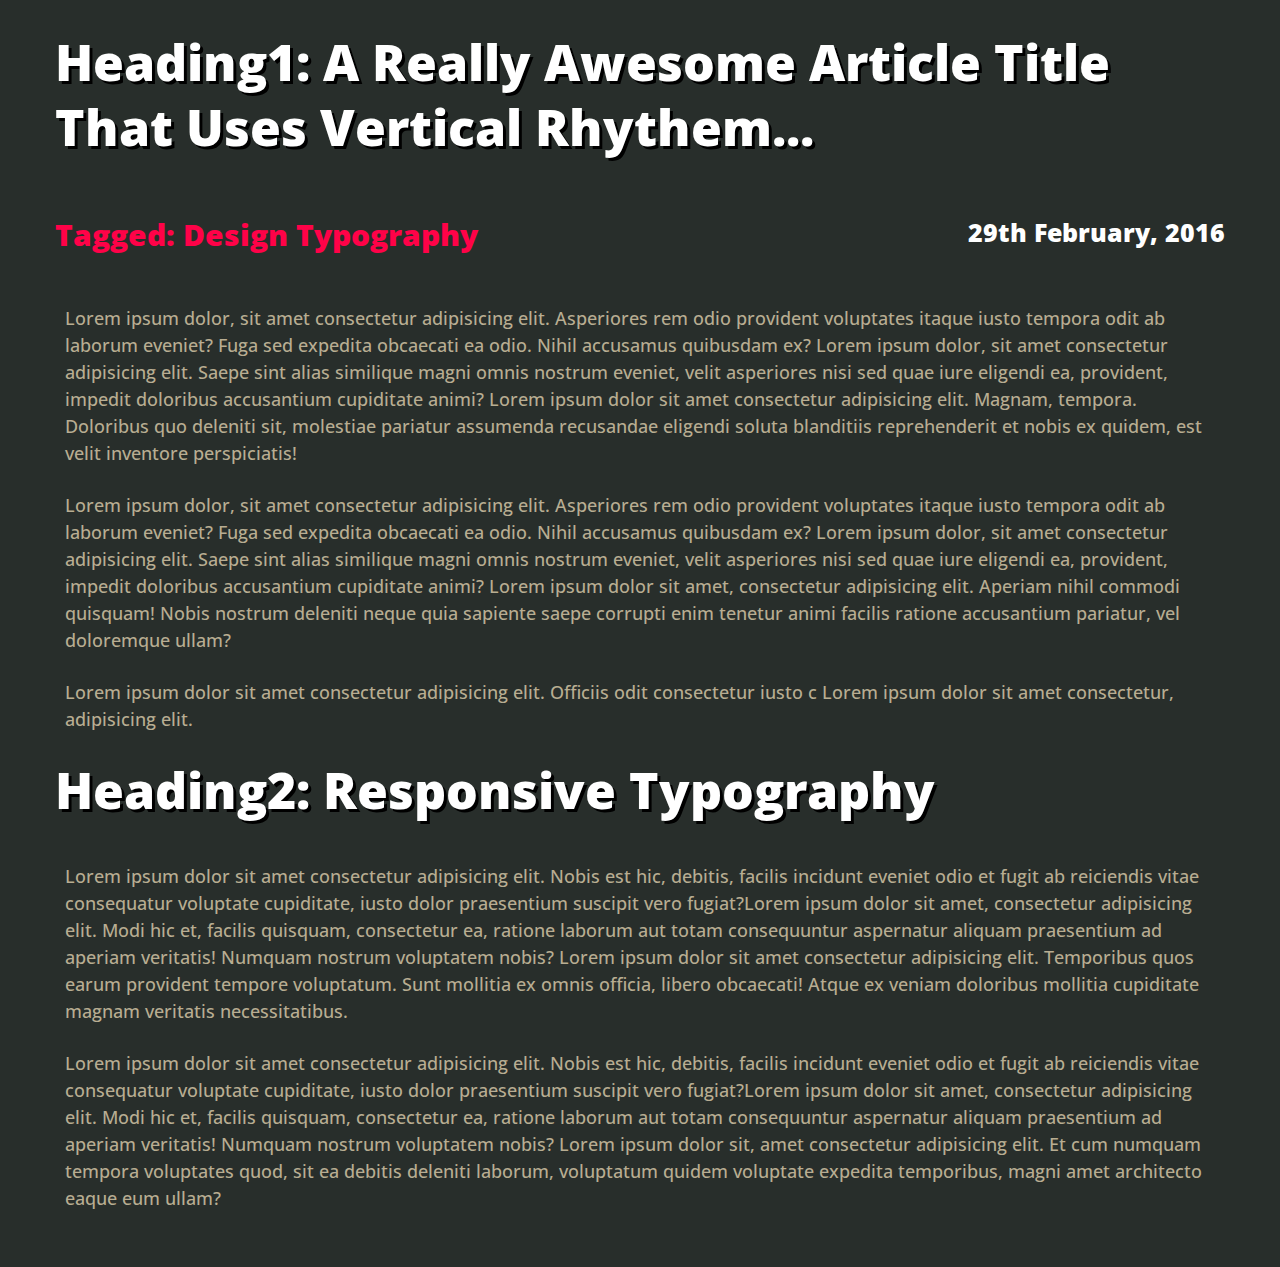
==== block-BHaabs/index.html @ 7e0dbf2a "assignment1( web typography )" ====
<!DOCTYPE html>
<html lang="eng">
<head>
	<meta http-equiv="Content-Type" content="text/html; charset=utf-8" />
	
	<meta name="viewport" content="user-scalable=no, initial-scale=1.0, maximum-scale=1.0, minimum-scale=1.0, width=device-width" />
	<title>Assignment 1</title> <link rel="stylesheet" href="style.css">
    <link rel="preconnect" href="https://fonts.googleapis.com">
    <link rel="preconnect" href="https://fonts.gstatic.com" crossorigin>
    <link href="https://fonts.googleapis.com/css2?family=Open+Sans&display=swap" rel="stylesheet">

</head>
<body>
<div class="container">
    <h1>
        Heading1: a really awesome article title that uses vertical rhythem...
    </h1>
    <div class="flex">
        <h2 class="tag">
            tagged: design typography
        </h2>
        <time class="date">
            29th February, 2016
        </time>
    </div>
    <div class="parent">

        <p class="para">Lorem ipsum dolor, sit amet consectetur adipisicing elit. Asperiores rem odio provident voluptates itaque iusto tempora odit ab laborum eveniet? Fuga sed expedita obcaecati ea odio. Nihil accusamus quibusdam ex? Lorem ipsum dolor, sit amet consectetur adipisicing elit. Saepe sint alias similique magni omnis nostrum eveniet, velit asperiores nisi sed quae iure eligendi ea, provident, impedit doloribus accusantium cupiditate animi? Lorem ipsum dolor sit amet consectetur adipisicing elit. Magnam, tempora. Doloribus quo deleniti sit, molestiae pariatur assumenda recusandae eligendi soluta blanditiis reprehenderit et nobis ex quidem, est velit inventore perspiciatis!</p>
        <p  class="para">Lorem ipsum dolor, sit amet consectetur adipisicing elit. Asperiores rem odio provident voluptates itaque iusto tempora odit ab laborum eveniet? Fuga sed expedita obcaecati ea odio. Nihil accusamus quibusdam ex? Lorem ipsum dolor, sit amet consectetur adipisicing elit. Saepe sint alias similique magni omnis nostrum eveniet, velit asperiores nisi sed quae iure eligendi ea, provident, impedit doloribus accusantium cupiditate animi? Lorem ipsum dolor sit amet, consectetur adipisicing elit. Aperiam nihil commodi quisquam! Nobis nostrum deleniti neque quia sapiente saepe corrupti enim tenetur animi facilis ratione accusantium pariatur, vel doloremque ullam?</p>
        <p  class="para">Lorem ipsum dolor sit amet consectetur adipisicing elit. Officiis odit consectetur iusto c Lorem ipsum dolor sit amet consectetur, adipisicing elit. </p>
    </div>
    <h1> heading2: responsive typography</h1>
    <div class="parent">
        <p class="para"> Lorem ipsum dolor sit amet consectetur adipisicing elit. Nobis est hic, debitis, facilis incidunt eveniet odio et fugit ab reiciendis vitae consequatur voluptate cupiditate, iusto dolor praesentium suscipit vero fugiat?Lorem ipsum dolor sit amet, consectetur adipisicing elit. Modi hic et, facilis quisquam, consectetur ea, ratione laborum aut totam consequuntur aspernatur aliquam praesentium ad aperiam veritatis! Numquam nostrum voluptatem nobis? Lorem ipsum dolor sit amet consectetur adipisicing elit. Temporibus quos earum provident tempore voluptatum. Sunt mollitia ex omnis officia, libero obcaecati! Atque ex veniam doloribus mollitia cupiditate magnam veritatis necessitatibus.</p>
        <p class="para"> Lorem ipsum dolor sit amet consectetur adipisicing elit. Nobis est hic, debitis, facilis incidunt eveniet odio et fugit ab reiciendis vitae consequatur voluptate cupiditate, iusto dolor praesentium suscipit vero fugiat?Lorem ipsum dolor sit amet, consectetur adipisicing elit. Modi hic et, facilis quisquam, consectetur ea, ratione laborum aut totam consequuntur aspernatur aliquam praesentium ad aperiam veritatis! Numquam nostrum voluptatem nobis? Lorem ipsum dolor sit, amet consectetur adipisicing elit. Et cum numquam tempora voluptates quod, sit ea debitis deleniti laborum, voluptatum quidem voluptate expedita temporibus, magni amet architecto eaque eum ullam?</p>
    </div>
   
</div>
	
</body>
</html>
---- block-BHaabs/style.css ----
/* http://meyerweb.com/eric/tools/css/reset/ 
   v2.0 | 20110126
   License: none (public domain)
*/

html, body, div, span, applet, object, iframe,
h1, h2, h3, h4, h5, h6, p, blockquote, pre,
a, abbr, acronym, address, big, cite, code,
del, dfn, em, img, ins, kbd, q, s, samp,
small, strike, strong, sub, sup, tt, var,
b, u, i, center,
dl, dt, dd, ol, ul, li,
fieldset, form, label, legend,
table, caption, tbody, tfoot, thead, tr, th, td,
article, aside, canvas, details, embed, 
figure, figcaption, footer, header, hgroup, 
menu, nav, output, ruby, section, summary,
time, mark, audio, video {
	margin: 0;
	padding: 0;
	border: 0;
	font-size: 100%;
	font: inherit;
	vertical-align: baseline;
}
/* HTML5 display-role reset for older browsers */
article, aside, details, figcaption, figure, 
footer, header, hgroup, menu, nav, section {
	display: block;
}
body {
	line-height: 1;
}
ol, ul {
	list-style: none;
}
blockquote, q {
	quotes: none;
}
blockquote:before, blockquote:after,
q:before, q:after {
	content: '';
	content: none;
}
table {
	border-collapse: collapse;
	border-spacing: 0;
}
/* custom */
body{
    font-family: 'Open Sans', sans-serif;
    background-color: #282E2B;
}
.container{
    max-width: 1200px;
    width: 100%;
    margin: 0 auto;
    padding: 30px 0;
}
h1{
    font-size: 50px;
    color: white;
    text-shadow: 3px 3px black;
    font-weight: 800;
    text-transform: capitalize;
    line-height: 1.3;
    padding-left: 15px;
}
.tag{
    color: #FF0248;
    font-size: 30px;
    text-transform: capitalize;
    margin-top: 45px;
    display: block;
    font-weight: 900;
    padding: 15px;
}
.date{
  
    margin-top: 45px;
    color: white;
    font-size: 25px;
    font-weight: 800;
    padding: 15px;
    
}
.para{
    color: #B8AD92;
    line-height: 1.5;
    margin: 25px;
    font-size: 18px;
    font-weight: 500;
    letter-spacing: 1.5;
}
.parent{
    margin-top: 40px;
}
.flex{
    display: flex;
    justify-content: space-between;
}
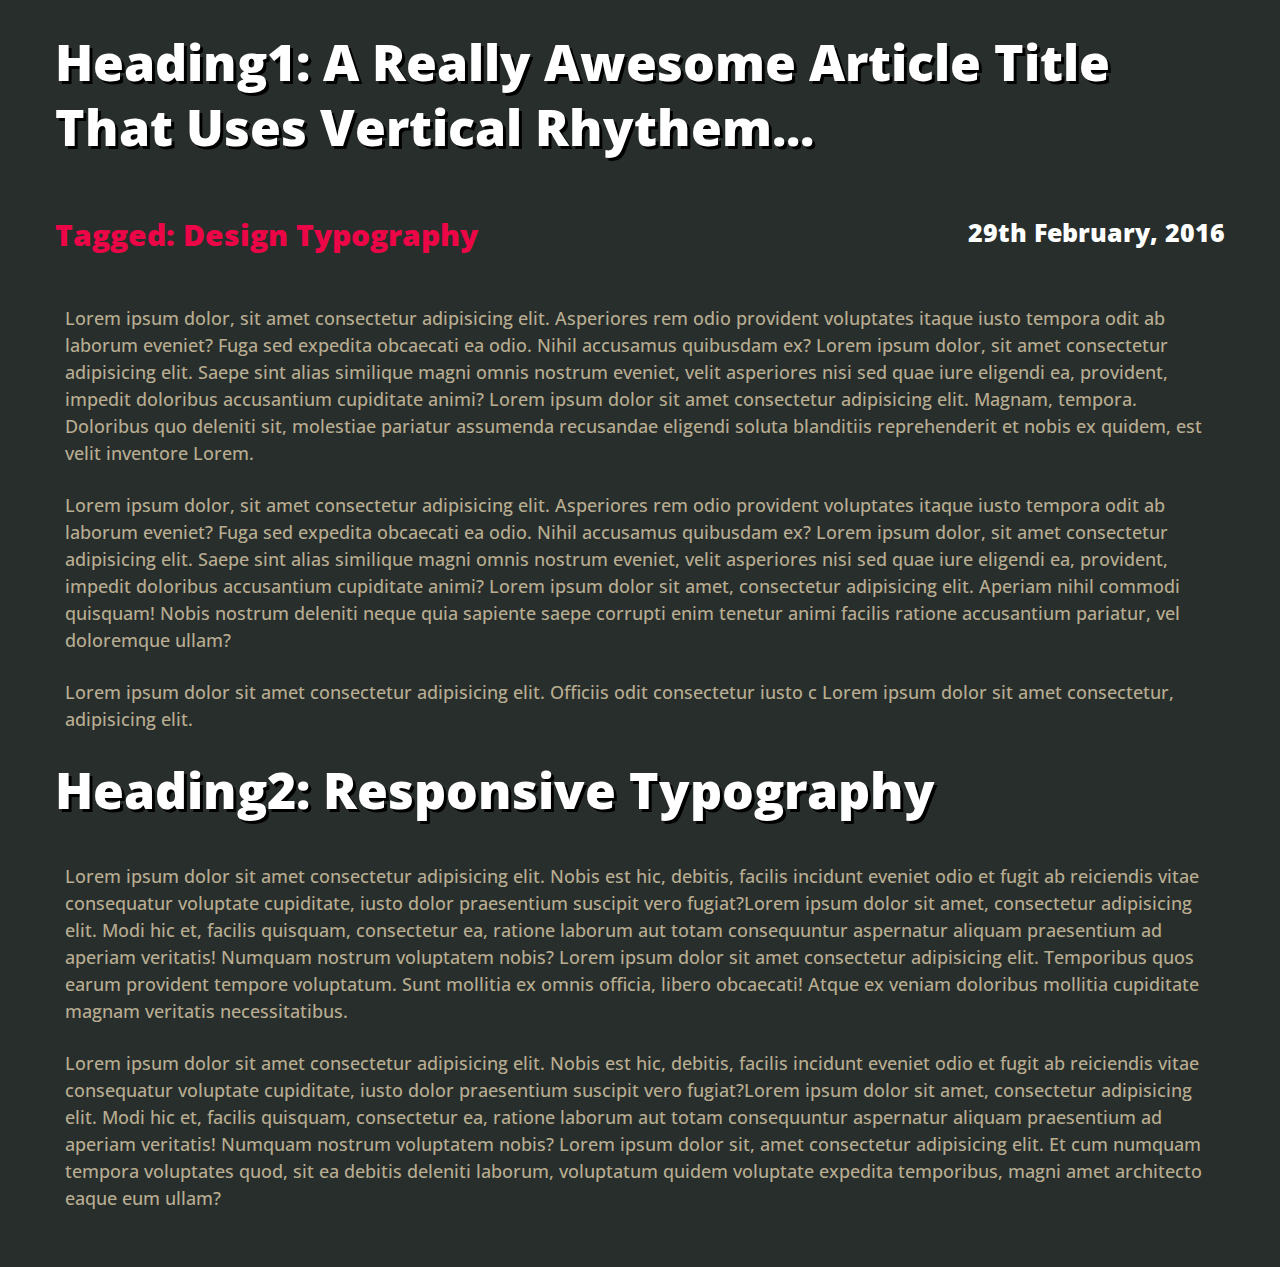
==== commit 69768d49: "web-typography assignment 1" ====
--- a/block-BHaabs/index.html
+++ b/block-BHaabs/index.html
@@ -25,7 +25,7 @@
     </div>
     <div class="parent">
 
-        <p class="para">Lorem ipsum dolor, sit amet consectetur adipisicing elit. Asperiores rem odio provident voluptates itaque iusto tempora odit ab laborum eveniet? Fuga sed expedita obcaecati ea odio. Nihil accusamus quibusdam ex? Lorem ipsum dolor, sit amet consectetur adipisicing elit. Saepe sint alias similique magni omnis nostrum eveniet, velit asperiores nisi sed quae iure eligendi ea, provident, impedit doloribus accusantium cupiditate animi? Lorem ipsum dolor sit amet consectetur adipisicing elit. Magnam, tempora. Doloribus quo deleniti sit, molestiae pariatur assumenda recusandae eligendi soluta blanditiis reprehenderit et nobis ex quidem, est velit inventore perspiciatis!</p>
+        <p class="para">Lorem ipsum dolor, sit amet consectetur adipisicing elit. Asperiores rem odio provident voluptates itaque iusto tempora odit ab laborum eveniet? Fuga sed expedita obcaecati ea odio. Nihil accusamus quibusdam ex? Lorem ipsum dolor, sit amet consectetur adipisicing elit. Saepe sint alias similique magni omnis nostrum eveniet, velit asperiores nisi sed quae iure eligendi ea, provident, impedit doloribus accusantium cupiditate animi? Lorem ipsum dolor sit amet consectetur adipisicing elit. Magnam, tempora. Doloribus quo deleniti sit, molestiae pariatur assumenda recusandae eligendi soluta blanditiis reprehenderit et nobis ex quidem, est velit inventore Lorem.</p>
         <p  class="para">Lorem ipsum dolor, sit amet consectetur adipisicing elit. Asperiores rem odio provident voluptates itaque iusto tempora odit ab laborum eveniet? Fuga sed expedita obcaecati ea odio. Nihil accusamus quibusdam ex? Lorem ipsum dolor, sit amet consectetur adipisicing elit. Saepe sint alias similique magni omnis nostrum eveniet, velit asperiores nisi sed quae iure eligendi ea, provident, impedit doloribus accusantium cupiditate animi? Lorem ipsum dolor sit amet, consectetur adipisicing elit. Aperiam nihil commodi quisquam! Nobis nostrum deleniti neque quia sapiente saepe corrupti enim tenetur animi facilis ratione accusantium pariatur, vel doloremque ullam?</p>
         <p  class="para">Lorem ipsum dolor sit amet consectetur adipisicing elit. Officiis odit consectetur iusto c Lorem ipsum dolor sit amet consectetur, adipisicing elit. </p>
     </div>
--- a/block-BHaabs/style.css
+++ b/block-BHaabs/style.css
@@ -67,7 +67,7 @@
     padding-left: 15px;
 }
 .tag{
-    color: #FF0248;
+    color: #ec0647;
     font-size: 30px;
     text-transform: capitalize;
     margin-top: 45px;
